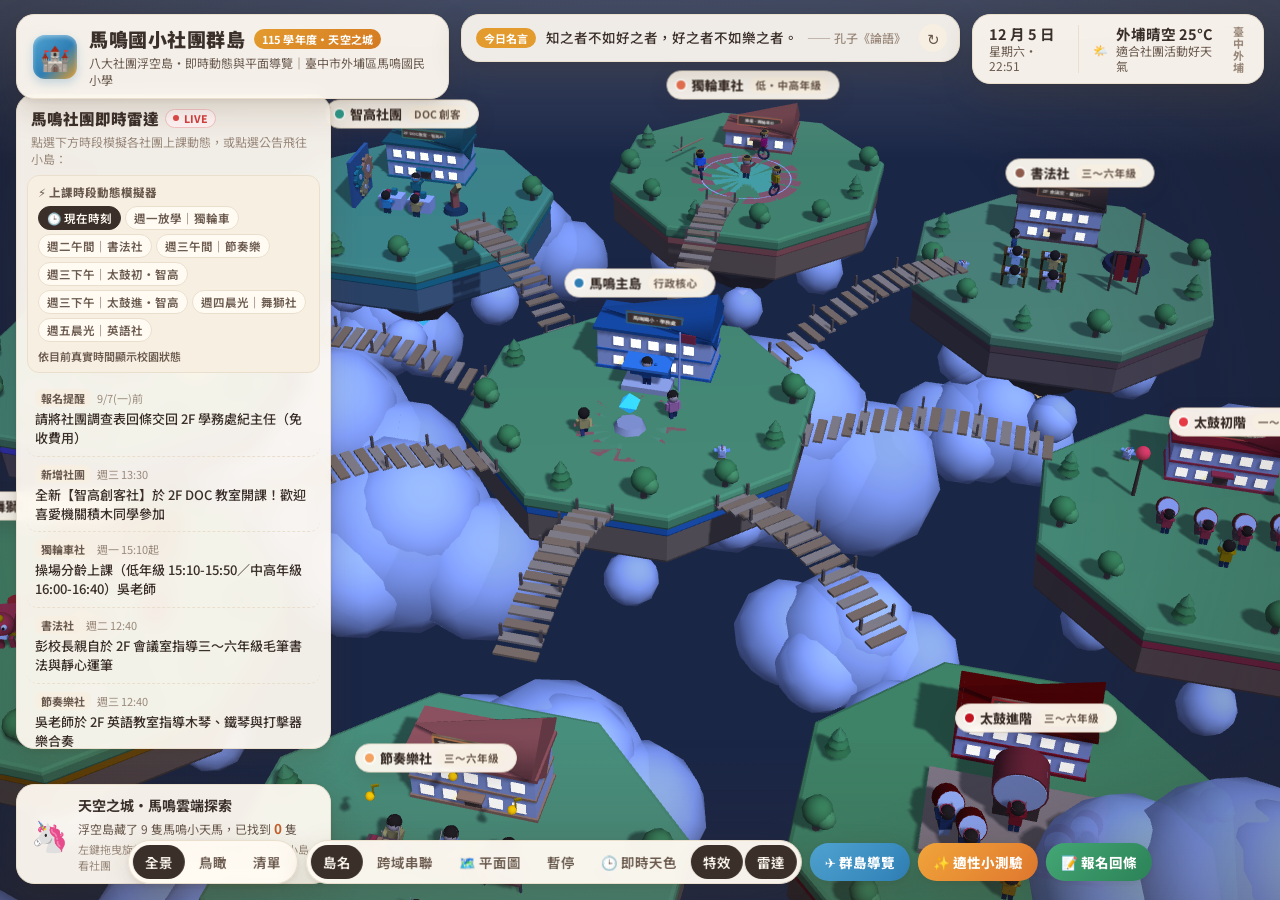
==== index.html @ 6ec56d75 "feat: 馬鳴國小社團群島 3D 天空之城互動網站 (去個資版)" ====
<!doctype html>
<html lang="zh-Hant-TW">
  <head>
    <meta charset="UTF-8" />
    <meta name="viewport" content="width=device-width, initial-scale=1.0, viewport-fit=cover" />
    <title>馬鳴國小社團群島｜115學年度天空之城 3D 社團探索互動網</title>
    <meta
      name="description"
      content="臺中市外埔區馬鳴國民小學 115 學年度學生社團即時資訊 3D 互動網站：獨輪車社、書法社、太鼓初階、太鼓進階、節奏樂社、舞獅社、英語社與 DOC 智高創客社。"
    />
    <meta name="theme-color" content="#bfe3f2" />
    <link rel="preconnect" href="https://fonts.googleapis.com" />
    <link rel="preconnect" href="https://fonts.gstatic.com" crossorigin />
    <link
      href="https://fonts.googleapis.com/css2?family=Noto+Sans+TC:wght@400;500;700;900&display=swap"
      rel="stylesheet"
    />
    <link rel="stylesheet" href="./assets/styles.css" />
    <style>
      @media print {
        body * {
          visibility: hidden !important;
        }
        #modal-wrap,
        #printable-slip,
        #printable-slip * {
          visibility: visible !important;
        }
        #modal-wrap {
          position: absolute !important;
          inset: 0 !important;
          background: #fff !important;
          padding: 0 !important;
        }
        .modal-card {
          box-shadow: none !important;
          border: none !important;
          width: 100% !important;
          max-height: none !important;
        }
      }
    </style>
  </head>
  <body>
    <div id="root">
      <!-- 3D 雲海浮空島舞台 -->
      <div id="stage-canvas" class="stage" aria-label="馬鳴國小 3D 社團浮空群島"></div>
      <div id="tilt-shift" class="tilt-shift-overlay"></div>
      <div id="label-layer" class="label-layer"></div>

      <!-- 頂部資訊導覽列 -->
      <header class="topbar">
        <div class="brand" style="cursor:pointer;" onclick="document.getElementById('tb-panorama').click()">
          <div class="brand-logo" aria-hidden="true">🏰</div>
          <div>
            <h1>
              馬鳴國小社團群島
              <span class="beta">115 學年度・天空之城</span>
            </h1>
            <p>八大社團浮空島・即時動態與平面導覽｜臺中市外埔區馬鳴國民小學</p>
          </div>
        </div>

        <div class="quote" aria-live="polite">
          <span class="quote-tag">今日名言</span>
          <p>
            <span id="quote-text" class="quote-text">知之者不如好之者，好之者不如樂之者。</span>
            <span id="quote-by" class="quote-by">—— 孔子《論語》</span>
          </p>
          <button id="quote-next" class="quote-next" title="換一句名言" aria-label="換一句名言">↻</button>
        </div>

        <div class="weather" aria-live="polite">
          <div class="date">
            <b id="clock-date">11 月 5 日</b>
            <span id="clock-time">星期四・11:20</span>
          </div>
          <div id="wx-box" class="wx">
            <span class="wx-icon">🌤️</span>
            <div>
              <b>讀取天氣…</b>
              <span>臺中外埔區</span>
            </div>
          </div>
          <div class="place">臺中外埔</div>
        </div>
      </header>

      <!-- 左側社團即時雷達與日誌 -->
      <aside id="club-log" class="log" aria-label="社團即時雷達與日誌">
        <div class="log-head">
          <h3>
            馬鳴社團即時雷達
            <span class="live-badge">LIVE</span>
          </h3>
        </div>
        <p class="log-sub">點選下方時段模擬各社團上課動態，或點選公告飛往小島：</p>

        <div class="sim-box">
          <div class="sim-title">
            <span>⚡ 上課時段動態模擬器</span>
          </div>
          <div id="sim-pills" class="sim-pills"></div>
          <div id="sim-desc" style="margin-top:6px;font-size:11px;color:var(--ink-2);font-weight:600;"></div>
        </div>

        <ul id="log-news-list" class="news"></ul>
      </aside>

      <!-- 右側社團浮空島詳細資訊面板 -->
      <aside id="detail-panel" class="panel hidden" aria-label="社團詳細資訊"></aside>

      <!-- 清單與總表視圖 -->
      <section id="list-view" class="listview hidden" aria-label="全部社團島清單"></section>

      <!-- 自動導覽控制面板 -->
      <section id="tour-box" class="tour hidden" aria-label="群島自動導覽"></section>

      <!-- 跨域／場地串聯圖例說明 -->
      <div id="legend-card" class="legend-card hidden">
        <b>🌈 雲海空橋・場地與能力串聯</b>
        <p>
          金色光弧連結了共用專科教室（如 2F 視聽教室的太鼓初／進階、2F 英語教室的節奏樂／英語社）以及相鄰的 DOC 教室智高創客社，展現馬鳴多元學習生態系！
        </p>
      </div>

      <!-- 左下角雲海尋寶小幫手 -->
      <div class="guide">
        <div
          class="mascot"
          title="點擊島上的白色小天馬收集彩蛋！"
          onclick="document.getElementById('btn-tour').click()"
        >
          🦄
        </div>
        <div>
          <b>天空之城・馬鳴雲端探索</b>
          <span>
            浮空島藏了 9 隻馬鳴小天馬，已找到 <strong id="mascot-count">0</strong> 隻
          </span>
          <span class="howto">左鍵拖曳旋轉・右鍵平移・滾輪縮放・點擊小島看社團</span>
        </div>
      </div>

      <!-- 底部中央控制工具列 -->
      <nav class="toolbar" aria-label="視角與互動工具列">
        <div class="seg">
          <button id="tb-panorama" class="tb on" title="斜角 3D 天空群島全景">全景</button>
          <button id="tb-bird" class="tb" title="從雲海正上方俯瞰">鳥瞰</button>
          <button id="tb-list" class="tb" title="115-1 社團總表與清單">清單</button>
        </div>

        <div class="seg">
          <button id="tb-labels" class="tb on" title="顯示或隱藏浮空島名稱">島名</button>
          <button id="tb-links" class="tb" title="顯示教室共用與跨域串聯光弧">跨域串聯</button>
          <button id="tb-map" class="tb" title="開啟馬鳴國小平面圖教室定位">🗺️ 平面圖</button>
          <button id="tb-anim" class="tb" title="暫停或播放 3D 動畫">暫停</button>
          <button id="tb-time" class="tb" title="切換白天／黃昏／星夜浮空城">🕒 即時天色</button>
          <button id="tb-fx" class="tb on" title="微縮模型移軸景深效果">特效</button>
          <button id="tb-log" class="tb on" title="顯示或隱藏左側即時雷達">雷達</button>
        </div>

        <button id="btn-tour" class="tour-btn" title="自動巡航導覽 9 座浮空島">✈️ 群島導覽</button>
        <button id="btn-quiz" class="quiz-btn" title="6 題測出最適合你的馬鳴社團">✨ 適性小測驗</button>
        <button id="btn-slip" class="reg-btn" title="填寫與列印 115-1 社團報名回條">📝 報名回條</button>
      </nav>

      <!-- 多功能彈窗容器（平面圖／適性測驗／報名回條） -->
      <div id="modal-wrap" class="modal-wrap hidden" role="dialog" aria-modal="true"></div>

      <!-- Toast 提示訊息 -->
      <div id="toast" class="toast hidden" role="status"></div>

      <!-- 開場微縮模型組裝動畫 -->
      <div id="intro-screen" class="intro">
        <div class="intro-card">
          <p class="eyebrow">HELLO, MMPS SKY ARCHIPELAGO</p>
          <div class="intro-icon">🏰</div>
          <h2>馬鳴國小社團群島</h2>
          <p>115 學年度「天空之城」八大社團 3D 浮空島探索網</p>
          <div class="intro-bar">
            <i id="intro-bar-fill" style="width: 20%"></i>
          </div>
          <p id="intro-step-text" style="font-size: 13px; color: var(--muted); margin-bottom: 6px;">
            凝聚天空之城飛行石能量…
          </p>
          <button id="intro-skip" class="intro-skip">立即進入雲海群島 ›</button>
        </div>
      </div>
    </div>

    <!-- 載入本地 Three.js 引擎與模組 -->
    <script src="./assets/three.min.js"></script>
    <script src="./assets/club-data.js"></script>
    <script src="./assets/scene-3d.js"></script>
    <script src="./assets/app-ui.js"></script>
  </body>
</html>
---- assets/styles.css ----
:root {
  --ink: #3b2f2a;
  --ink-2: #6b5a4e;
  --muted: #9a897b;
  --paper: #fffaf2;
  --paper-2: #f7efe2;
  --line: #eadfcd;
  --accent: #e39b2d;
  --sky-blue: #4fa3d1;
  --shadow: 0 12px 32px rgba(80, 55, 30, 0.18), 0 2px 6px rgba(80, 55, 30, 0.08);
  --radius: 18px;
  --font: "Noto Sans TC", "PingFang TC", "Microsoft JhengHei", system-ui, -apple-system, sans-serif;
  color-scheme: light;
}

* {
  box-sizing: border-box;
}

html, body, #root {
  width: 100%;
  height: 100%;
  margin: 0;
  padding: 0;
  overflow: hidden;
  user-select: none;
  -webkit-user-select: none;
}

body {
  font-family: var(--font);
  color: var(--ink);
  -webkit-font-smoothing: antialiased;
  background: #bfe3f2;
}

button, input, select {
  font: inherit;
  color: inherit;
}

button {
  cursor: pointer;
}

a {
  color: inherit;
}

/* 3D Stage & Tilt-Shift FX Overlay */
.stage {
  position: fixed;
  inset: 0;
  z-index: 1;
}

.stage canvas {
  display: block;
  width: 100%;
  height: 100%;
  outline: none;
}

.tilt-shift-overlay {
  position: fixed;
  inset: 0;
  z-index: 2;
  pointer-events: none;
  transition: opacity 0.4s ease;
  background:
    radial-gradient(circle at 50% 50%, transparent 55%, rgba(35, 25, 15, 0.22) 100%),
    linear-gradient(180deg, rgba(255, 250, 242, 0.18) 0%, transparent 18%, transparent 82%, rgba(59, 47, 42, 0.18) 100%);
  backdrop-filter: saturate(1.08);
}

.tilt-shift-overlay.off {
  opacity: 0;
}

/* 3D Floating HTML Labels */
.label-layer {
  position: fixed;
  inset: 0;
  z-index: 5;
  pointer-events: none;
  overflow: hidden;
}

.nameplate {
  position: absolute;
  transform: translate(-50%, -50%);
  background: rgba(255, 250, 242, 0.94);
  border: 1.5px solid var(--line);
  border-radius: 999px;
  box-shadow: 0 6px 18px rgba(59, 47, 42, 0.18);
  padding: 4px 11px 4px 9px;
  display: inline-flex;
  align-items: center;
  gap: 6px;
  font-size: 13px;
  font-weight: 800;
  color: var(--ink);
  white-space: nowrap;
  pointer-events: auto;
  cursor: pointer;
  transition: transform 0.2s cubic-bezier(0.2, 0.9, 0.3, 1), background 0.2s, box-shadow 0.2s, opacity 0.25s;
  backdrop-filter: blur(4px);
}

.nameplate:hover,
.nameplate.on {
  background: var(--ink);
  color: #fffaf2;
  border-color: var(--c, var(--accent));
  transform: translate(-50%, -58%) scale(1.1);
  box-shadow: 0 10px 24px rgba(59, 47, 42, 0.32);
  z-index: 15;
}

.nameplate.hidden {
  opacity: 0;
  pointer-events: none;
}

.nameplate .dot {
  width: 9px;
  height: 9px;
  border-radius: 50%;
  background: var(--c, var(--accent));
  box-shadow: 0 0 0 2px rgba(255, 255, 255, 0.6);
  flex: none;
}

.nameplate em {
  font-style: normal;
  font-size: 10.5px;
  font-weight: 700;
  padding: 1px 6px;
  border-radius: 999px;
  background: var(--paper-2);
  color: var(--ink-2);
}

.nameplate:hover em,
.nameplate.on em {
  background: var(--c, var(--accent));
  color: #fff;
}

.nameplate .live-pill {
  background: #e04848;
  color: #fff;
  font-size: 10px;
  font-weight: 800;
  padding: 1px 6px;
  border-radius: 999px;
  display: inline-flex;
  align-items: center;
  gap: 3px;
  animation: pulseLive 1.4s infinite ease-in-out;
}

@keyframes pulseLive {
  0%, 100% { transform: scale(1); opacity: 1; }
  50% { transform: scale(1.06); opacity: 0.82; }
}

.link-label {
  position: absolute;
  transform: translate(-50%, -50%);
  background: rgba(59, 47, 42, 0.86);
  color: #fffaf2;
  padding: 3px 9px;
  border-radius: 999px;
  font-size: 11px;
  font-weight: 700;
  white-space: nowrap;
  pointer-events: none;
  box-shadow: 0 4px 12px rgba(0,0,0,0.18);
}

/* Topbar */
.topbar {
  position: fixed;
  top: 14px;
  left: 16px;
  right: 16px;
  z-index: 20;
  display: flex;
  justify-content: space-between;
  align-items: flex-start;
  gap: 12px;
  pointer-events: none;
}

.topbar > * {
  pointer-events: auto;
}

.brand, .weather {
  background: rgba(255, 250, 242, 0.95);
  border: 1px solid var(--line);
  border-radius: var(--radius);
  box-shadow: var(--shadow);
  backdrop-filter: blur(8px);
  display: flex;
  align-items: center;
  gap: 12px;
  padding: 10px 16px;
}

.brand-logo {
  width: 44px;
  height: 44px;
  border-radius: 12px;
  background: linear-gradient(135deg, #4fa3d1 0%, #2f7fb5 55%, #e39b2d 100%);
  display: grid;
  place-items: center;
  font-size: 24px;
  box-shadow: inset 0 2px 4px rgba(255,255,255,0.4), 0 4px 10px rgba(47, 127, 181, 0.25);
  flex: none;
}

.brand h1 {
  margin: 0;
  font-size: 19px;
  font-weight: 900;
  letter-spacing: 0.03em;
  display: flex;
  align-items: center;
  gap: 8px;
}

.beta {
  background: linear-gradient(135deg, #e39b2d, #d47a22);
  color: #fff;
  font-size: 11px;
  font-weight: 700;
  padding: 2px 8px;
  border-radius: 999px;
  letter-spacing: 0.02em;
}

.brand p {
  margin: 2px 0 0;
  font-size: 12px;
  color: var(--ink-2);
}

.quote {
  background: rgba(255, 250, 242, 0.92);
  border: 1px solid var(--line);
  border-radius: var(--radius);
  box-shadow: var(--shadow);
  backdrop-filter: blur(6px);
  flex: 0 1 520px;
  min-width: 0;
  display: flex;
  align-items: center;
  gap: 10px;
  padding: 9px 12px 9px 14px;
}

.quote-tag {
  background: var(--accent);
  color: #fff;
  border-radius: 999px;
  padding: 2px 8px;
  font-size: 11px;
  font-weight: 700;
  flex: none;
}

.quote p {
  flex: 1;
  min-width: 0;
  margin: 0;
  line-height: 1.45;
  font-size: 13.5px;
  font-weight: 500;
}

.quote-by {
  color: var(--muted);
  font-size: 12px;
  margin-left: 6px;
  white-space: nowrap;
}

.quote-next {
  width: 28px;
  height: 28px;
  border-radius: 50%;
  border: 0;
  background: var(--paper-2);
  color: var(--ink-2);
  font-size: 15px;
  flex: none;
  display: grid;
  place-items: center;
  transition: background 0.15s, transform 0.2s;
}

.quote-next:hover {
  background: var(--line);
  color: var(--ink);
  transform: rotate(90deg);
}

.weather {
  gap: 14px;
}

.weather .date,
.weather .wx > div {
  display: flex;
  flex-direction: column;
  line-height: 1.25;
}

.weather b {
  font-size: 14.5px;
  font-weight: 700;
}

.weather span {
  font-size: 12px;
  color: var(--ink-2);
}

.wx {
  border-left: 1px solid var(--line);
  padding-left: 14px;
  display: flex;
  align-items: center;
  gap: 8px;
}

.wx-icon {
  font-size: 25px;
}

.place {
  color: var(--muted);
  writing-mode: vertical-rl;
  letter-spacing: 0.1em;
  font-size: 11px;
  font-weight: 700;
}

/* Left Live Radar & Club Log */
.log {
  position: fixed;
  top: 94px;
  left: 16px;
  z-index: 18;
  width: 315px;
  max-height: calc(100vh - 245px);
  background: rgba(255, 250, 242, 0.94);
  border: 1px solid var(--line);
  border-radius: var(--radius);
  box-shadow: var(--shadow);
  backdrop-filter: blur(8px);
  display: flex;
  flex-direction: column;
  overflow: hidden;
  transition: transform 0.3s ease, opacity 0.3s ease;
}

.log.hidden {
  transform: translateX(-340px);
  opacity: 0;
  pointer-events: none;
}

.log-head {
  display: flex;
  justify-content: space-between;
  align-items: center;
  padding: 12px 14px 4px;
}

.log h3 {
  margin: 0;
  font-size: 15.5px;
  font-weight: 900;
  display: flex;
  align-items: center;
  gap: 6px;
}

.live-badge {
  color: #d33f3f;
  border: 1px solid #f2c3c3;
  background: #fff5f5;
  border-radius: 999px;
  padding: 1px 7px;
  font-size: 10.5px;
  font-weight: 800;
  display: inline-flex;
  align-items: center;
  gap: 5px;
}

.live-badge::before {
  content: "";
  width: 6px;
  height: 6px;
  border-radius: 50%;
  background: #e04848;
  animation: blink 1.4s infinite;
}

@keyframes blink {
  50% { opacity: 0.25; }
}

.log-sub {
  color: var(--muted);
  margin: 0 14px 8px;
  font-size: 12px;
}

/* Time Slot Simulator in Left Panel */
.sim-box {
  margin: 0 10px 8px;
  padding: 8px 10px;
  background: var(--paper-2);
  border: 1px solid var(--line);
  border-radius: 12px;
}

.sim-title {
  font-size: 11.5px;
  font-weight: 800;
  color: var(--ink-2);
  margin-bottom: 6px;
  display: flex;
  justify-content: space-between;
  align-items: center;
}

.sim-pills {
  display: flex;
  flex-wrap: wrap;
  gap: 4px;
}

.sim-pill {
  border: 1px solid var(--line);
  background: var(--paper);
  border-radius: 999px;
  padding: 3px 8px;
  font-size: 11.5px;
  font-weight: 600;
  color: var(--ink-2);
  transition: all 0.15s;
}

.sim-pill:hover {
  border-color: var(--accent);
  color: var(--ink);
}

.sim-pill.on {
  background: var(--ink);
  color: #fffaf2;
  border-color: var(--ink);
}

.news {
  margin: 0;
  padding: 0 10px 10px;
  list-style: none;
  overflow-y: auto;
  flex: 1;
}

.news li {
  border-bottom: 1px dashed var(--line);
  border-radius: 10px;
  padding: 8px;
  cursor: pointer;
  transition: background 0.15s;
}

.news li:last-child {
  border-bottom: none;
}

.news li:hover {
  background: var(--paper-2);
}

.news .meta {
  display: flex;
  align-items: center;
  gap: 6px;
  font-size: 11px;
  color: var(--muted);
  margin-bottom: 3px;
}

.news .unit {
  background: var(--paper-2);
  color: var(--ink-2);
  border-radius: 6px;
  padding: 1px 6px;
  font-weight: 700;
}

.news .title {
  font-size: 13px;
  line-height: 1.45;
  color: var(--ink);
  font-weight: 500;
}

/* Bottom Left Mascot Guide */
.guide {
  position: fixed;
  bottom: 16px;
  left: 16px;
  z-index: 22;
  background: rgba(255, 250, 242, 0.95);
  border: 1px solid var(--line);
  border-radius: var(--radius);
  box-shadow: var(--shadow);
  padding: 10px 14px;
  max-width: 315px;
  display: flex;
  align-items: center;
  gap: 10px;
  backdrop-filter: blur(6px);
}

.guide .mascot {
  font-size: 30px;
  animation: hop 2.4s ease-in-out infinite;
  cursor: pointer;
}

@keyframes hop {
  0%, 70%, 100% { transform: translateY(0); }
  80% { transform: translateY(-8px) rotate(-6deg); }
  90% { transform: translateY(0); }
}

.guide b {
  font-size: 14px;
  display: block;
}

.guide span {
  color: var(--ink-2);
  font-size: 12px;
}

.guide strong {
  color: #c0602a;
  font-size: 13.5px;
}

.guide .howto {
  color: var(--muted);
  margin-top: 2px;
  font-size: 11px;
  display: block;
}

/* Bottom Center Toolbar */
.toolbar {
  position: fixed;
  bottom: 16px;
  left: 50%;
  transform: translateX(-50%);
  z-index: 25;
  display: flex;
  align-items: center;
  gap: 8px;
  max-width: calc(100vw - 32px);
}

.seg {
  background: rgba(255, 250, 242, 0.96);
  border: 1px solid var(--line);
  box-shadow: var(--shadow);
  border-radius: 999px;
  padding: 4px;
  display: flex;
  gap: 2px;
  overflow-x: auto;
  scrollbar-width: none;
  backdrop-filter: blur(8px);
}

.seg::-webkit-scrollbar {
  display: none;
}

.tb {
  white-space: nowrap;
  color: var(--ink-2);
  background: transparent;
  border: 0;
  border-radius: 999px;
  padding: 7px 12px;
  font-size: 13.5px;
  font-weight: 600;
  transition: background 0.15s, color 0.15s;
}

.tb:hover {
  background: var(--paper-2);
  color: var(--ink);
}

.tb.on {
  background: var(--ink);
  color: #fffaf2;
}

.tour-btn, .quiz-btn, .reg-btn {
  color: #fff;
  white-space: nowrap;
  box-shadow: var(--shadow);
  border: 0;
  border-radius: 999px;
  padding: 9px 15px;
  font-size: 13.5px;
  font-weight: 800;
  transition: filter 0.15s, transform 0.15s;
}

.tour-btn {
  background: linear-gradient(135deg, #4fa3d1, #2f7fb5);
}

.quiz-btn {
  background: linear-gradient(135deg, #f0a43a, #e0782f);
}

.reg-btn {
  background: linear-gradient(135deg, #44a675, #2b8256);
}

.tour-btn:hover, .quiz-btn:hover, .reg-btn:hover {
  filter: brightness(1.07);
  transform: translateY(-1px);
}

.tour-btn.on {
  background: var(--ink);
}

/* Right Detail Panel */
.panel {
  position: fixed;
  top: 94px;
  bottom: 78px;
  right: 16px;
  z-index: 30;
  width: 440px;
  max-width: calc(100vw - 32px);
  background: var(--paper);
  border: 1px solid var(--line);
  border-radius: var(--radius);
  box-shadow: var(--shadow);
  display: flex;
  flex-direction: column;
  overflow: hidden;
  animation: slideIn 0.32s cubic-bezier(0.2, 0.9, 0.3, 1);
}

.panel.hidden {
  display: none;
}

@keyframes slideIn {
  from { opacity: 0; transform: translateX(40px); }
  to { opacity: 1; transform: translateX(0); }
}

.panel-head {
  border-top: 8px solid var(--c, var(--accent));
  background: linear-gradient(180deg, color-mix(in srgb, var(--c, var(--accent)) 14%, var(--paper)) 0%, var(--paper) 100%);
  padding: 12px 18px 0;
}

.panel-nav {
  display: flex;
  align-items: center;
  gap: 6px;
}

.panel-nav .nav-circle {
  border: 1px solid var(--line);
  background: var(--paper);
  border-radius: 50%;
  width: 28px;
  height: 28px;
  font-size: 16px;
  line-height: 1;
  display: grid;
  place-items: center;
}

.panel-nav .nav-circle:hover {
  background: var(--paper-2);
}

.panel-nav .x {
  margin-left: auto;
}

.x {
  color: var(--muted);
  background: transparent;
  border: 0;
  border-radius: 8px;
  padding: 2px 7px;
  font-size: 22px;
  line-height: 1;
}

.x:hover {
  background: var(--paper-2);
  color: var(--ink);
}

.kind {
  color: var(--c, var(--accent));
  letter-spacing: 0.06em;
  padding: 0 4px;
  font-size: 12px;
  font-weight: 800;
}

.panel h2 {
  margin: 6px 0 2px;
  font-size: 23px;
  font-weight: 900;
  display: flex;
  align-items: center;
  gap: 8px;
}

.tagline {
  color: var(--ink-2);
  margin: 0;
  font-size: 14px;
  font-weight: 500;
}

.group-meta {
  color: var(--muted);
  margin: 5px 0 0;
  font-size: 12.5px;
  display: flex;
  flex-wrap: wrap;
  gap: 8px;
}

.group-meta span {
  background: rgba(255,255,255,0.7);
  border: 1px solid var(--line);
  border-radius: 6px;
  padding: 2px 7px;
  color: var(--ink-2);
  font-weight: 600;
}

.tabs {
  display: flex;
  gap: 4px;
  margin-top: 10px;
  overflow-x: auto;
  scrollbar-width: none;
}

.tabs::-webkit-scrollbar {
  display: none;
}

.tabs button {
  color: var(--ink-2);
  white-space: nowrap;
  background: transparent;
  border: 0;
  border-bottom: 3px solid transparent;
  padding: 8px 11px;
  font-size: 13.5px;
  font-weight: 600;
}

.tabs button.on {
  color: var(--ink);
  border-bottom-color: var(--c, var(--accent));
  font-weight: 800;
}

.panel-body {
  border-top: 1px solid var(--line);
  flex: 1;
  padding: 14px 18px 22px;
  overflow-y: auto;
}

.panel-body h4 {
  margin: 16px 0 8px;
  font-size: 14.5px;
  font-weight: 800;
}

.panel-body h4:first-child {
  margin-top: 2px;
}

.para {
  margin: 0 0 10px;
  font-size: 14px;
  line-height: 1.75;
  color: var(--ink);
}

.notice-box {
  background: #fff4db;
  border: 1px solid #f0d596;
  border-radius: 12px;
  padding: 10px 12px;
  font-size: 12.5px;
  line-height: 1.6;
  color: #6e4e16;
  margin: 10px 0;
}

.chips {
  display: flex;
  flex-wrap: wrap;
  gap: 6px;
}

.chip {
  background: var(--paper-2);
  border: 1px solid var(--line);
  border-radius: 999px;
  padding: 4px 11px;
  font-size: 12.5px;
  font-weight: 600;
}

.tiles {
  display: grid;
  grid-template-columns: repeat(2, 1fr);
  gap: 8px;
  margin-bottom: 12px;
}

.tile {
  background: var(--paper-2);
  border: 1px solid var(--line);
  border-radius: 12px;
  padding: 10px 12px;
}

.tile-label {
  font-size: 11.5px;
  color: var(--muted);
  display: block;
}

.tile-val {
  font-size: 20px;
  font-weight: 900;
  color: var(--ink);
  margin-top: 2px;
  display: flex;
  align-items: baseline;
  gap: 4px;
}

.tile-val small {
  font-size: 12px;
  font-weight: 600;
  color: var(--ink-2);
}

.features {
  margin: 0;
  padding: 0;
  list-style: none;
}

.features li {
  padding: 5px 0 5px 25px;
  font-size: 13.5px;
  line-height: 1.6;
  position: relative;
}

.features li::before {
  content: "✓";
  background: var(--c, var(--accent));
  color: #fff;
  border-radius: 50%;
  width: 17px;
  height: 17px;
  font-size: 10.5px;
  display: grid;
  place-items: center;
  position: absolute;
  top: 7px;
  left: 0;
}

/* Bar Chart & Live Quota Controls */
.bar-chart {
  background: var(--paper-2);
  border: 1px solid var(--line);
  border-radius: 12px;
  padding: 12px;
  margin: 10px 0;
}

.bar-row {
  display: flex;
  align-items: center;
  gap: 8px;
  margin: 6px 0;
  font-size: 12.5px;
}

.bar-row .b-label {
  width: 78px;
  flex: none;
  color: var(--ink-2);
  font-weight: 600;
}

.bar-row .b-track {
  flex: 1;
  height: 10px;
  background: #e9dfd0;
  border-radius: 999px;
  overflow: hidden;
}

.bar-row .b-fill {
  height: 100%;
  background: var(--c, var(--accent));
  border-radius: 999px;
  transition: width 0.35s ease;
}

.bar-row .b-val {
  width: 48px;
  text-align: right;
  font-weight: 800;
  font-variant-numeric: tabular-nums;
}

.quota-adjust {
  display: flex;
  align-items: center;
  justify-content: space-between;
  background: #fff;
  border: 1px solid var(--line);
  border-radius: 12px;
  padding: 8px 12px;
  margin-top: 10px;
}

.quota-btns {
  display: flex;
  align-items: center;
  gap: 6px;
}

.quota-btns button {
  width: 28px;
  height: 28px;
  border-radius: 8px;
  border: 1px solid var(--line);
  background: var(--paper-2);
  font-weight: 900;
}

.quota-btns button:hover {
  background: var(--accent);
  color: #fff;
  border-color: var(--accent);
}

/* Embedded Floorplan in Panel & Modal */
.floorplan-card {
  position: relative;
  border-radius: 14px;
  overflow: hidden;
  border: 1.5px solid var(--line);
  background: #fff;
  box-shadow: 0 4px 14px rgba(0,0,0,0.06);
}

.floorplan-card img {
  display: block;
  width: 100%;
  height: auto;
}

.fp-pin {
  position: absolute;
  transform: translate(-50%, -50%);
  background: var(--c, #e04848);
  color: #fff;
  border: 2px solid #fff;
  border-radius: 999px;
  padding: 2px 8px;
  font-size: 11px;
  font-weight: 800;
  white-space: nowrap;
  box-shadow: 0 4px 12px rgba(0,0,0,0.28);
  cursor: pointer;
  transition: transform 0.2s;
  z-index: 3;
}

.fp-pin:hover,
.fp-pin.active {
  transform: translate(-50%, -50%) scale(1.18);
  z-index: 10;
  box-shadow: 0 0 0 5px rgba(227, 155, 45, 0.45), 0 6px 16px rgba(0,0,0,0.35);
}

/* Tour Banner */
.tour {
  position: fixed;
  bottom: 72px;
  left: 50%;
  transform: translateX(-50%);
  z-index: 24;
  width: min(620px, calc(100vw - 32px));
  background: var(--paper);
  border: 1px solid var(--line);
  border-top: 5px solid var(--c, var(--accent));
  border-radius: var(--radius);
  box-shadow: var(--shadow);
  overflow: hidden;
}

.tour.hidden {
  display: none;
}

.tour-bar {
  background: var(--paper-2);
  height: 3px;
}

.tour-bar i {
  display: block;
  height: 100%;
  background: var(--c, var(--accent));
  transition: width 0.1s linear;
}

.tour-main {
  display: flex;
  align-items: flex-start;
  gap: 14px;
  padding: 10px 14px 4px 16px;
}

.tour-text {
  flex: 1;
  min-width: 0;
}

.tour-head {
  display: flex;
  align-items: center;
  gap: 8px;
  font-size: 12px;
  color: var(--muted);
}

.tour-step {
  font-weight: 800;
  color: var(--ink-2);
}

.tour-kind {
  background: var(--c, var(--accent));
  color: #fff;
  border-radius: 999px;
  padding: 1px 8px;
  font-size: 11px;
  font-weight: 700;
}

.tour h3 {
  margin: 3px 0 0;
  font-size: 19px;
  font-weight: 900;
}

.tour-tag {
  margin: 1px 0 0;
  font-size: 13px;
  color: var(--ink-2);
}

.tour-scene {
  margin: 5px 0 0;
  font-size: 13.5px;
  line-height: 1.55;
}

.tour-ctrl {
  flex: none;
  display: grid;
  grid-template-columns: repeat(4, 34px);
  gap: 4px;
}

.tour-ctrl button {
  height: 34px;
  border-radius: 50%;
  border: 0;
  background: var(--paper-2);
  color: var(--ink-2);
  font-size: 16px;
}

.tour-ctrl button:hover {
  background: var(--line);
  color: var(--ink);
}

.tour-ctrl .tour-more {
  grid-column: 1 / -1;
  border-radius: 999px;
  background: var(--c, var(--accent));
  color: #fff;
  font-size: 12.5px;
  font-weight: 800;
}

.tour-dots {
  display: flex;
  justify-content: center;
  gap: 7px;
  padding: 6px 0 10px;
}

.tour-dots button {
  width: 9px;
  height: 9px;
  border-radius: 50%;
  border: 0;
  padding: 0;
  background: #d8cbb8;
  transition: transform 0.2s, background 0.2s;
}

.tour-dots button.on {
  background: var(--c, var(--accent));
  transform: scale(1.4);
}

/* List View & Weekly Timetable Overlay */
.listview {
  position: fixed;
  inset: 84px 16px 76px;
  z-index: 21;
  background: rgba(255, 250, 242, 0.96);
  border: 1px solid var(--line);
  border-radius: var(--radius);
  box-shadow: var(--shadow);
  backdrop-filter: blur(10px);
  overflow-y: auto;
  padding: 20px 24px;
}

.listview.hidden {
  display: none;
}

.list-inner {
  max-width: 1120px;
  margin: 0 auto;
}

.cards {
  display: grid;
  grid-template-columns: repeat(auto-fill, minmax(245px, 1fr));
  gap: 12px;
  margin-bottom: 24px;
}

.card {
  text-align: left;
  background: var(--paper);
  border: 1.5px solid var(--line);
  border-top: 5px solid var(--c, var(--accent));
  border-radius: 14px;
  padding: 12px 14px;
  display: flex;
  flex-direction: column;
  gap: 4px;
  transition: transform 0.18s, box-shadow 0.18s;
}

.card:hover {
  transform: translateY(-3px);
  box-shadow: var(--shadow);
}

.card-kind {
  font-size: 11px;
  font-weight: 800;
  color: var(--c, var(--accent));
}

.card b {
  font-size: 17px;
  font-weight: 900;
}

.card-tag {
  font-size: 12.5px;
  color: var(--ink-2);
}

.card-stat {
  margin-top: 6px;
  font-size: 12px;
  color: var(--muted);
  font-weight: 600;
}

/* Modals: Quiz, Floorplan, Registration Slip */
.modal-wrap {
  position: fixed;
  inset: 0;
  z-index: 50;
  background: rgba(35, 25, 18, 0.48);
  backdrop-filter: blur(5px);
  display: grid;
  place-items: center;
  padding: 16px;
}

.modal-wrap.hidden {
  display: none;
}

.modal-card {
  background: var(--paper);
  border: 1px solid var(--line);
  border-radius: 22px;
  box-shadow: 0 20px 50px rgba(0,0,0,0.28);
  width: min(760px, 100%);
  max-height: 88vh;
  overflow-y: auto;
  padding: 22px 24px;
  position: relative;
  animation: popModal 0.25s cubic-bezier(0.2, 0.9, 0.3, 1);
}

@keyframes popModal {
  from { opacity: 0; transform: scale(0.94) translateY(10px); }
  to { opacity: 1; transform: scale(1) translateY(0); }
}

.modal-close {
  position: absolute;
  top: 14px;
  right: 16px;
}

.eyebrow {
  color: var(--accent);
  font-size: 11.5px;
  font-weight: 900;
  letter-spacing: 0.1em;
  text-transform: uppercase;
  margin: 0 0 4px;
}

.opts {
  display: grid;
  gap: 8px;
  margin: 14px 0;
}

.opts button {
  text-align: left;
  background: var(--paper-2);
  border: 1.5px solid var(--line);
  border-radius: 12px;
  padding: 11px 14px;
  font-size: 14px;
  font-weight: 600;
  transition: all 0.15s;
}

.opts button:hover,
.opts button.on {
  background: var(--ink);
  color: #fffaf2;
  border-color: var(--ink);
}

/* Registration Slip Table */
.slip-form {
  background: #fff;
  border: 2px dashed var(--ink-2);
  border-radius: 14px;
  padding: 16px;
  margin-top: 12px;
}

.slip-inputs {
  display: grid;
  grid-template-columns: repeat(auto-fit, minmax(130px, 1fr));
  gap: 10px;
  margin-bottom: 14px;
}

.slip-inputs label {
  display: flex;
  flex-direction: column;
  gap: 4px;
  font-size: 12px;
  font-weight: 700;
  color: var(--ink-2);
}

.slip-inputs input, .slip-inputs select {
  padding: 7px 10px;
  border: 1px solid var(--line);
  border-radius: 8px;
  background: var(--paper);
}

.slip-checks {
  display: grid;
  grid-template-columns: repeat(auto-fill, minmax(210px, 1fr));
  gap: 8px;
}

.slip-item {
  display: flex;
  align-items: center;
  gap: 8px;
  padding: 8px 10px;
  border: 1.5px solid var(--line);
  border-radius: 10px;
  cursor: pointer;
  background: var(--paper);
}

.slip-item.checked {
  border-color: var(--accent);
  background: #fff6e5;
}

.slip-item.disabled {
  opacity: 0.48;
}

/* Intro Splash Screen */
.intro {
  position: fixed;
  inset: 0;
  z-index: 60;
  background: linear-gradient(180deg, #a7d8f0 0%, #e6f4fa 60%, #fffaf2 100%);
  display: grid;
  place-items: center;
  padding: 20px;
  transition: opacity 0.45s ease;
}

.intro.leave {
  opacity: 0;
  pointer-events: none;
}

.intro-card {
  background: var(--paper);
  border: 1px solid var(--line);
  border-radius: 24px;
  box-shadow: var(--shadow);
  padding: 28px 32px;
  width: min(440px, 100%);
  text-align: center;
}

.intro-icon {
  width: 72px;
  height: 72px;
  margin: 8px auto 12px;
  border-radius: 20px;
  background: linear-gradient(135deg, #4fa3d1, #2f7fb5 60%, #e39b2d);
  display: grid;
  place-items: center;
  font-size: 38px;
  box-shadow: 0 10px 24px rgba(47, 127, 181, 0.3);
}

.intro-card h2 {
  margin: 4px 0 6px;
  font-size: 24px;
  font-weight: 900;
}

.intro-card p {
  margin: 0 0 14px;
  color: var(--ink-2);
  font-size: 14px;
}

.intro-bar {
  height: 8px;
  background: var(--paper-2);
  border-radius: 999px;
  overflow: hidden;
  margin: 12px 0 8px;
}

.intro-bar i {
  display: block;
  height: 100%;
  background: linear-gradient(90deg, #4fa3d1, #e39b2d);
  transition: width 0.35s ease;
}

.intro-skip {
  margin-top: 10px;
  background: var(--ink);
  color: #fffaf2;
  border: 0;
  border-radius: 999px;
  padding: 8px 22px;
  font-size: 13.5px;
  font-weight: 700;
}

/* Toast Notification */
.toast {
  position: fixed;
  bottom: 84px;
  left: 50%;
  transform: translateX(-50%);
  z-index: 55;
  background: var(--ink);
  color: #fffaf2;
  box-shadow: var(--shadow);
  border-radius: 999px;
  padding: 10px 20px;
  font-size: 14px;
  font-weight: 700;
  pointer-events: none;
  animation: popToast 0.25s ease-out;
}

.toast.hidden {
  display: none;
}

@keyframes popToast {
  from { opacity: 0; transform: translate(-50%, 10px); }
  to { opacity: 1; transform: translate(-50%, 0); }
}

/* Legend Card */
.legend-card {
  position: fixed;
  bottom: 80px;
  right: 16px;
  z-index: 22;
  width: 300px;
  background: rgba(255, 250, 242, 0.95);
  border: 1px solid var(--line);
  border-radius: var(--radius);
  box-shadow: var(--shadow);
  padding: 12px 14px;
}

.legend-card.hidden {
  display: none;
}

.legend-card b {
  font-size: 14.5px;
}

.legend-card p {
  margin: 4px 0 0;
  font-size: 12.5px;
  color: var(--ink-2);
  line-height: 1.55;
}

@media (max-width: 1080px) {
  .quote { display: none; }
}

@media (max-width: 780px) {
  .weather, .guide { display: none; }
  .log {
    top: 76px;
    left: 8px;
    right: 8px;
    width: auto;
    max-height: 42vh;
  }
  .panel {
    inset: auto 0 0 0;
    width: 100%;
    max-width: none;
    height: 76vh;
    border-radius: 22px 22px 0 0;
  }
  .toolbar {
    bottom: 8px;
    left: 8px;
    right: 8px;
    transform: none;
    justify-content: space-between;
  }
}
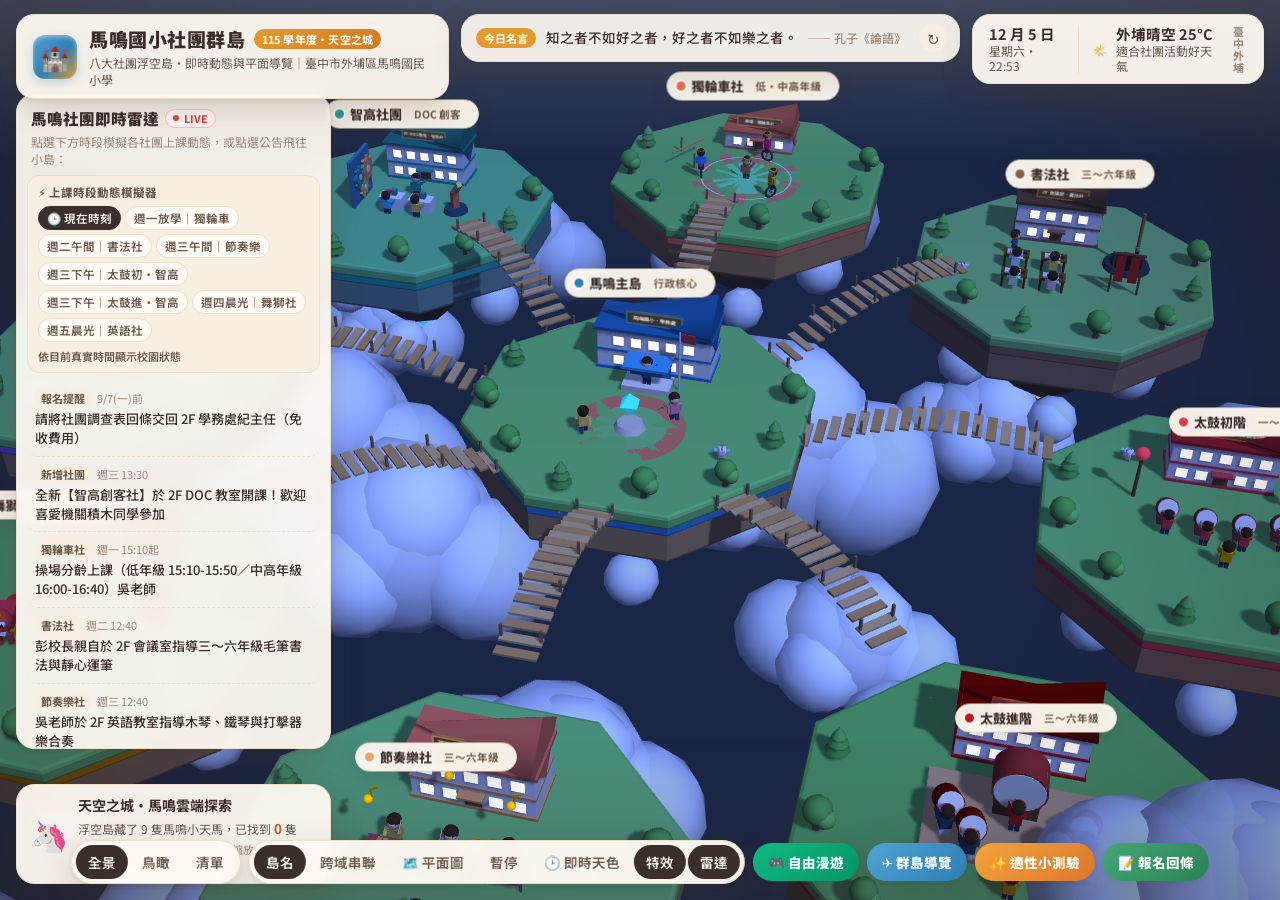
==== commit 9a04f37f: "feat: 支援第三人稱小學生 RPG 自由漫遊奔跑模式 (WASD/空橋穿梭/手機虛擬手把)" ====
--- a/index.html
+++ b/index.html
@@ -160,10 +160,36 @@
           <button id="tb-log" class="tb on" title="顯示或隱藏左側即時雷達">雷達</button>
         </div>
 
+        <button id="btn-roam" class="tour-btn" style="background:linear-gradient(135deg, #10b981, #059669);" title="操縱小學生角色在浮空島上自由奔跑">🎮 自由漫遊</button>
         <button id="btn-tour" class="tour-btn" title="自動巡航導覽 9 座浮空島">✈️ 群島導覽</button>
         <button id="btn-quiz" class="quiz-btn" title="6 題測出最適合你的馬鳴社團">✨ 適性小測驗</button>
         <button id="btn-slip" class="reg-btn" title="填寫與列印 115-1 社團報名回條">📝 報名回條</button>
       </nav>
+
+      <!-- 漫遊模式 HUD 與提示 -->
+      <div id="roam-hud" class="roam-hud hidden">
+        <span>🎮 漫遊中：</span>
+        <span class="hud-key">WASD</span> 移動
+        <span class="hud-key">Space</span> 跳躍
+        <span class="hud-key">Shift</span> 加速
+        <span id="roam-near-text" style="color:#ffd166;margin-left:6px;"></span>
+        <button id="roam-action-btn" class="hud-action" style="display:none;">開啟社團 (E)</button>
+        <button id="roam-exit-btn" class="hud-action" style="background:#e63946;margin-left:auto;">結束 (Esc)</button>
+      </div>
+
+      <!-- 行動裝置虛擬搖桿與按鈕 -->
+      <div id="virtual-controls" class="virtual-controls hidden">
+        <div class="v-dpad">
+          <button class="v-btn up" id="v-up">▲</button>
+          <button class="v-btn left" id="v-left">◀</button>
+          <button class="v-btn down" id="v-down">▼</button>
+          <button class="v-btn right" id="v-right">▶</button>
+        </div>
+        <div class="v-actions">
+          <button class="v-action-btn" id="v-jump">跳躍</button>
+          <button class="v-action-btn" id="v-interact" style="background:#10b981;font-size:12px;">互動</button>
+        </div>
+      </div>
 
       <!-- 多功能彈窗容器（平面圖／適性測驗／報名回條） -->
       <div id="modal-wrap" class="modal-wrap hidden" role="dialog" aria-modal="true"></div>
--- a/assets/styles.css
+++ b/assets/styles.css
@@ -1530,3 +1530,142 @@
     justify-content: space-between;
   }
 }
+/* 漫遊模式與虛擬按鈕樣式 */
+.roam-hud {
+  position: fixed;
+  top: 76px;
+  left: 50%;
+  transform: translateX(-50%);
+  z-index: 28;
+  background: rgba(35, 25, 18, 0.88);
+  color: #fffaf2;
+  border: 1px solid var(--accent);
+  border-radius: 999px;
+  padding: 8px 20px;
+  font-size: 13.5px;
+  font-weight: 700;
+  box-shadow: 0 8px 24px rgba(0, 0, 0, 0.28);
+  display: flex;
+  align-items: center;
+  gap: 12px;
+  pointer-events: auto;
+  animation: popDown 0.3s cubic-bezier(0.2, 0.9, 0.3, 1);
+  backdrop-filter: blur(6px);
+}
+
+.roam-hud.hidden {
+  display: none;
+}
+
+@keyframes popDown {
+  from { opacity: 0; transform: translate(-50%, -15px); }
+  to { opacity: 1; transform: translate(-50%, 0); }
+}
+
+.roam-hud .hud-key {
+  background: rgba(255, 255, 255, 0.22);
+  border: 1px solid rgba(255, 255, 255, 0.4);
+  border-radius: 6px;
+  padding: 1px 7px;
+  font-size: 11.5px;
+  color: #ffd166;
+}
+
+.roam-hud .hud-action {
+  background: var(--accent);
+  color: #fff;
+  border: 0;
+  border-radius: 999px;
+  padding: 3px 12px;
+  font-size: 12px;
+  font-weight: 800;
+  cursor: pointer;
+  transition: transform 0.15s;
+}
+
+.roam-hud .hud-action:hover {
+  transform: scale(1.08);
+}
+
+/* 行動裝置虛擬控制器 (Virtual Joypad) */
+.virtual-controls {
+  position: fixed;
+  inset: 0;
+  z-index: 26;
+  pointer-events: none;
+}
+
+.virtual-controls.hidden {
+  display: none;
+}
+
+.v-dpad {
+  position: absolute;
+  bottom: 82px;
+  left: 20px;
+  width: 140px;
+  height: 140px;
+  pointer-events: auto;
+  display: grid;
+  grid-template-columns: repeat(3, 1fr);
+  grid-template-rows: repeat(3, 1fr);
+  gap: 4px;
+}
+
+.v-btn {
+  background: rgba(255, 250, 242, 0.85);
+  border: 1.5px solid var(--line);
+  box-shadow: var(--shadow);
+  border-radius: 12px;
+  font-size: 18px;
+  font-weight: 900;
+  color: var(--ink);
+  display: grid;
+  place-items: center;
+  touch-action: manipulation;
+  user-select: none;
+  -webkit-user-select: none;
+}
+
+.v-btn:active {
+  background: var(--accent);
+  color: #fff;
+  transform: scale(0.92);
+}
+
+.v-btn.up { grid-column: 2; grid-row: 1; }
+.v-btn.left { grid-column: 1; grid-row: 2; }
+.v-btn.down { grid-column: 2; grid-row: 3; }
+.v-btn.right { grid-column: 3; grid-row: 2; }
+
+.v-actions {
+  position: absolute;
+  bottom: 86px;
+  right: 20px;
+  display: flex;
+  flex-direction: column;
+  gap: 10px;
+  pointer-events: auto;
+}
+
+.v-action-btn {
+  width: 58px;
+  height: 58px;
+  border-radius: 50%;
+  background: rgba(227, 155, 45, 0.92);
+  color: #fff;
+  border: 2px solid #fff;
+  box-shadow: var(--shadow);
+  font-size: 13.5px;
+  font-weight: 900;
+  display: grid;
+  place-items: center;
+  touch-action: manipulation;
+  user-select: none;
+  -webkit-user-select: none;
+}
+
+.v-action-btn:active {
+  background: #c0602a;
+  transform: scale(0.9);
+}
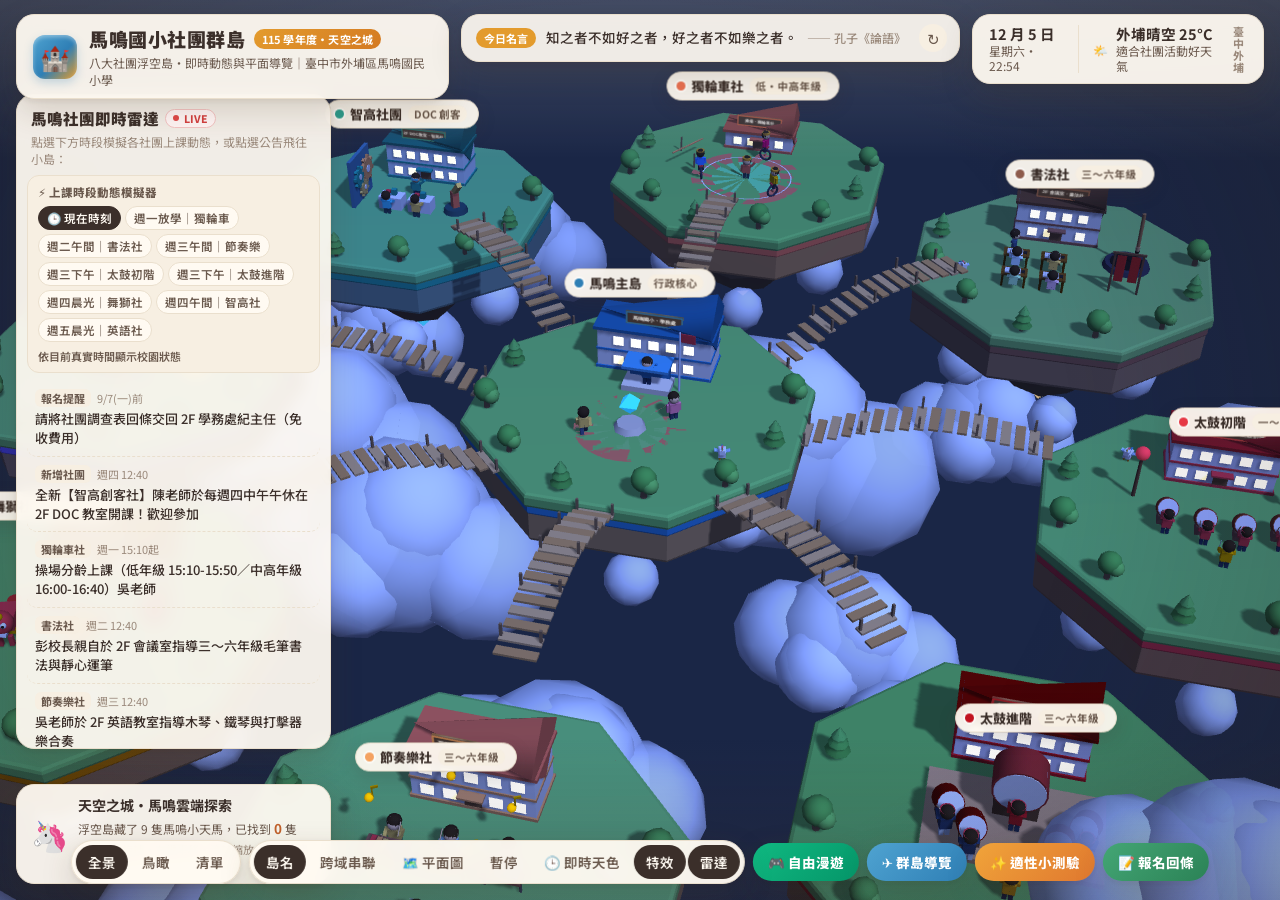
==== commit a4187e8a: "feat: 支援自訂探險家取名、身份稱號徽章、3D 頭頂姓名牌與換裝系統" ====
--- a/index.html
+++ b/index.html
@@ -174,7 +174,8 @@
         <span class="hud-key">Shift</span> 加速
         <span id="roam-near-text" style="color:#ffd166;margin-left:6px;"></span>
         <button id="roam-action-btn" class="hud-action" style="display:none;">開啟社團 (E)</button>
-        <button id="roam-exit-btn" class="hud-action" style="background:#e63946;margin-left:auto;">結束 (Esc)</button>
+        <button id="roam-custom-btn" class="hud-action" style="background:#4fa3d1;margin-left:auto;">🏷️ 換裝更名</button>
+        <button id="roam-exit-btn" class="hud-action" style="background:#e63946;">結束 (Esc)</button>
       </div>
 
       <!-- 行動裝置虛擬搖桿與按鈕 -->
--- a/assets/styles.css
+++ b/assets/styles.css
@@ -1669,3 +1669,61 @@
   background: #c0602a;
   transform: scale(0.9);
 }
+
+/* 玩家自訂姓名與頭頂名牌 */
+.player-nameplate {
+  position: absolute;
+  transform: translate(-50%, -100%);
+  background: rgba(35, 25, 18, 0.92);
+  color: #fffaf2;
+  border: 1.5px solid #ffd166;
+  border-radius: 999px;
+  box-shadow: 0 4px 14px rgba(0, 0, 0, 0.35);
+  padding: 3px 10px;
+  display: inline-flex;
+  align-items: center;
+  gap: 5px;
+  font-size: 12px;
+  font-weight: 800;
+  pointer-events: none;
+  white-space: nowrap;
+  backdrop-filter: blur(4px);
+  z-index: 27;
+  transition: opacity 0.2s ease;
+}
+
+.player-nameplate .p-badge {
+  background: #e63946;
+  color: #fff;
+  border-radius: 999px;
+  padding: 1px 6px;
+  font-size: 10px;
+  font-weight: 900;
+}
+
+.player-nameplate.hidden {
+  display: none !important;
+}
+
+/* 角色換裝與取名彈窗選項 */
+.avatar-colors {
+  display: flex;
+  gap: 10px;
+  margin: 10px 0 14px;
+}
+
+.color-dot {
+  width: 32px;
+  height: 32px;
+  border-radius: 50%;
+  border: 2px solid #fff;
+  box-shadow: 0 2px 6px rgba(0,0,0,0.25);
+  cursor: pointer;
+  transition: transform 0.15s, border-color 0.15s;
+}
+
+.color-dot:hover, .color-dot.on {
+  transform: scale(1.18);
+  border-color: var(--ink);
+  outline: 2px solid var(--accent);
+}
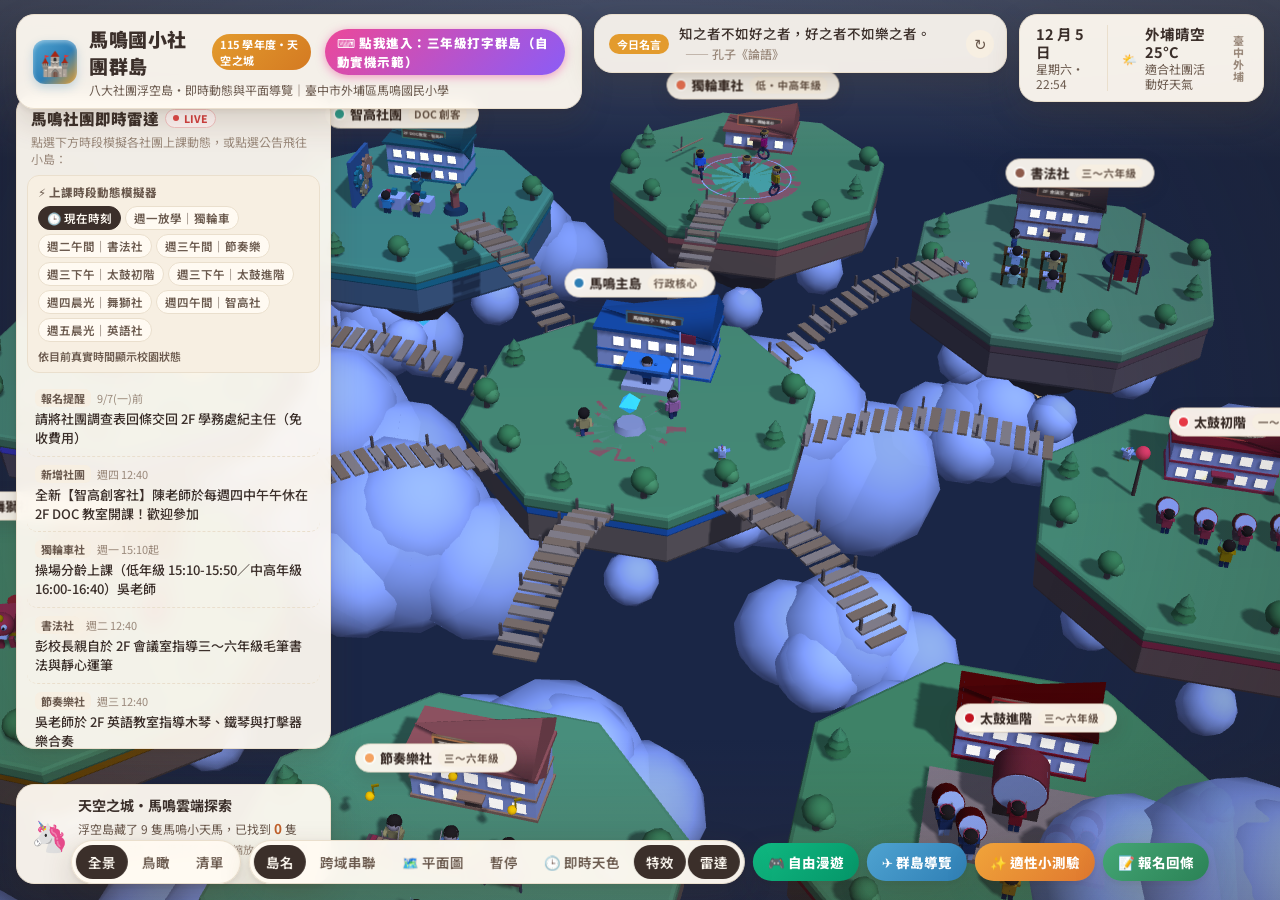
==== commit f478a14c: "feat: add interactive auto-demo bot and root portal link" ====
--- a/index.html
+++ b/index.html
@@ -55,7 +55,7 @@
           <div>
             <h1>
               馬鳴國小社團群島
-              <span class="beta">115 學年度・天空之城</span>
+              <span class="beta">115 學年度・天空之城</span> <a href="./打字島/index.html?demo=1" style="background:linear-gradient(135deg,#ec4899,#8b5cf6);color:#fff;padding:4px 12px;border-radius:999px;font-size:12.5px;font-weight:900;text-decoration:none;margin-left:6px;box-shadow:0 2px 10px rgba(236,72,153,0.5);">⌨️ 點我進入：三年級打字群島（自動實機示範）</a>
             </h1>
             <p>八大社團浮空島・即時動態與平面導覽｜臺中市外埔區馬鳴國民小學</p>
           </div>
